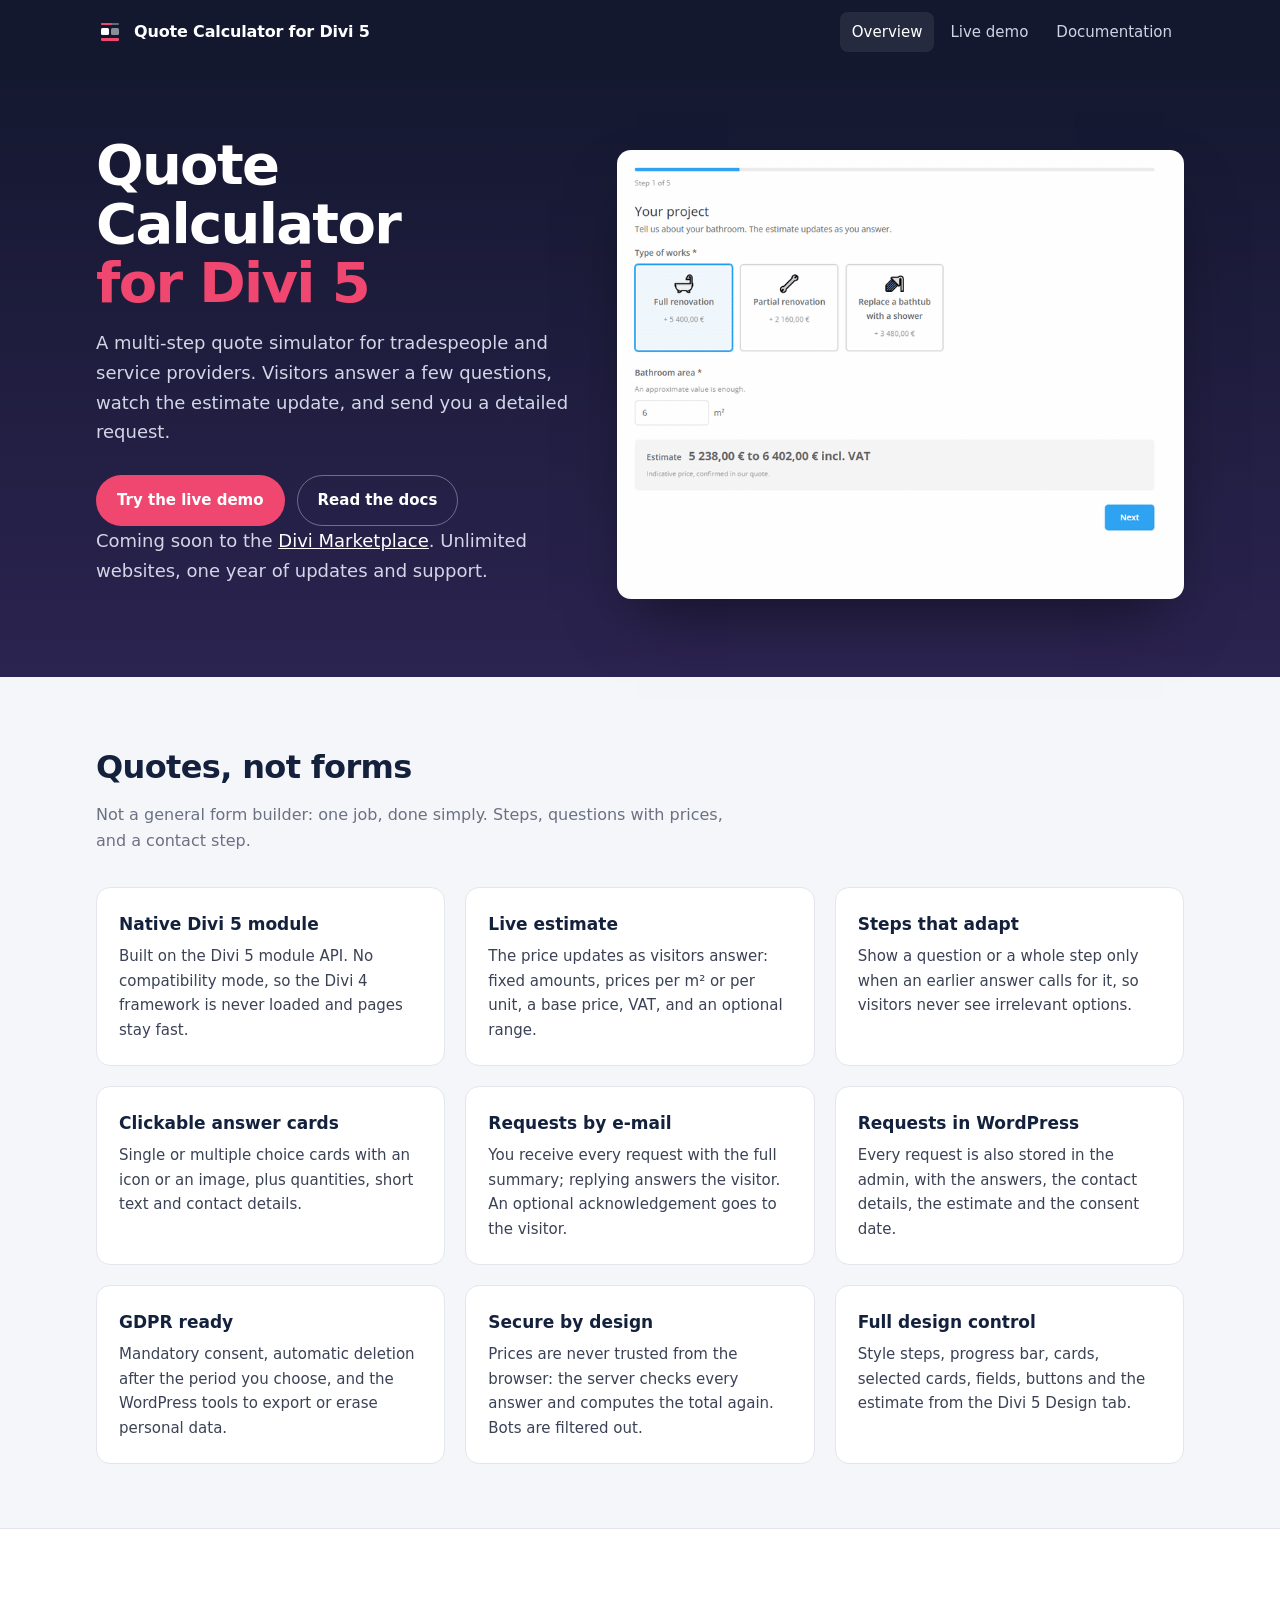
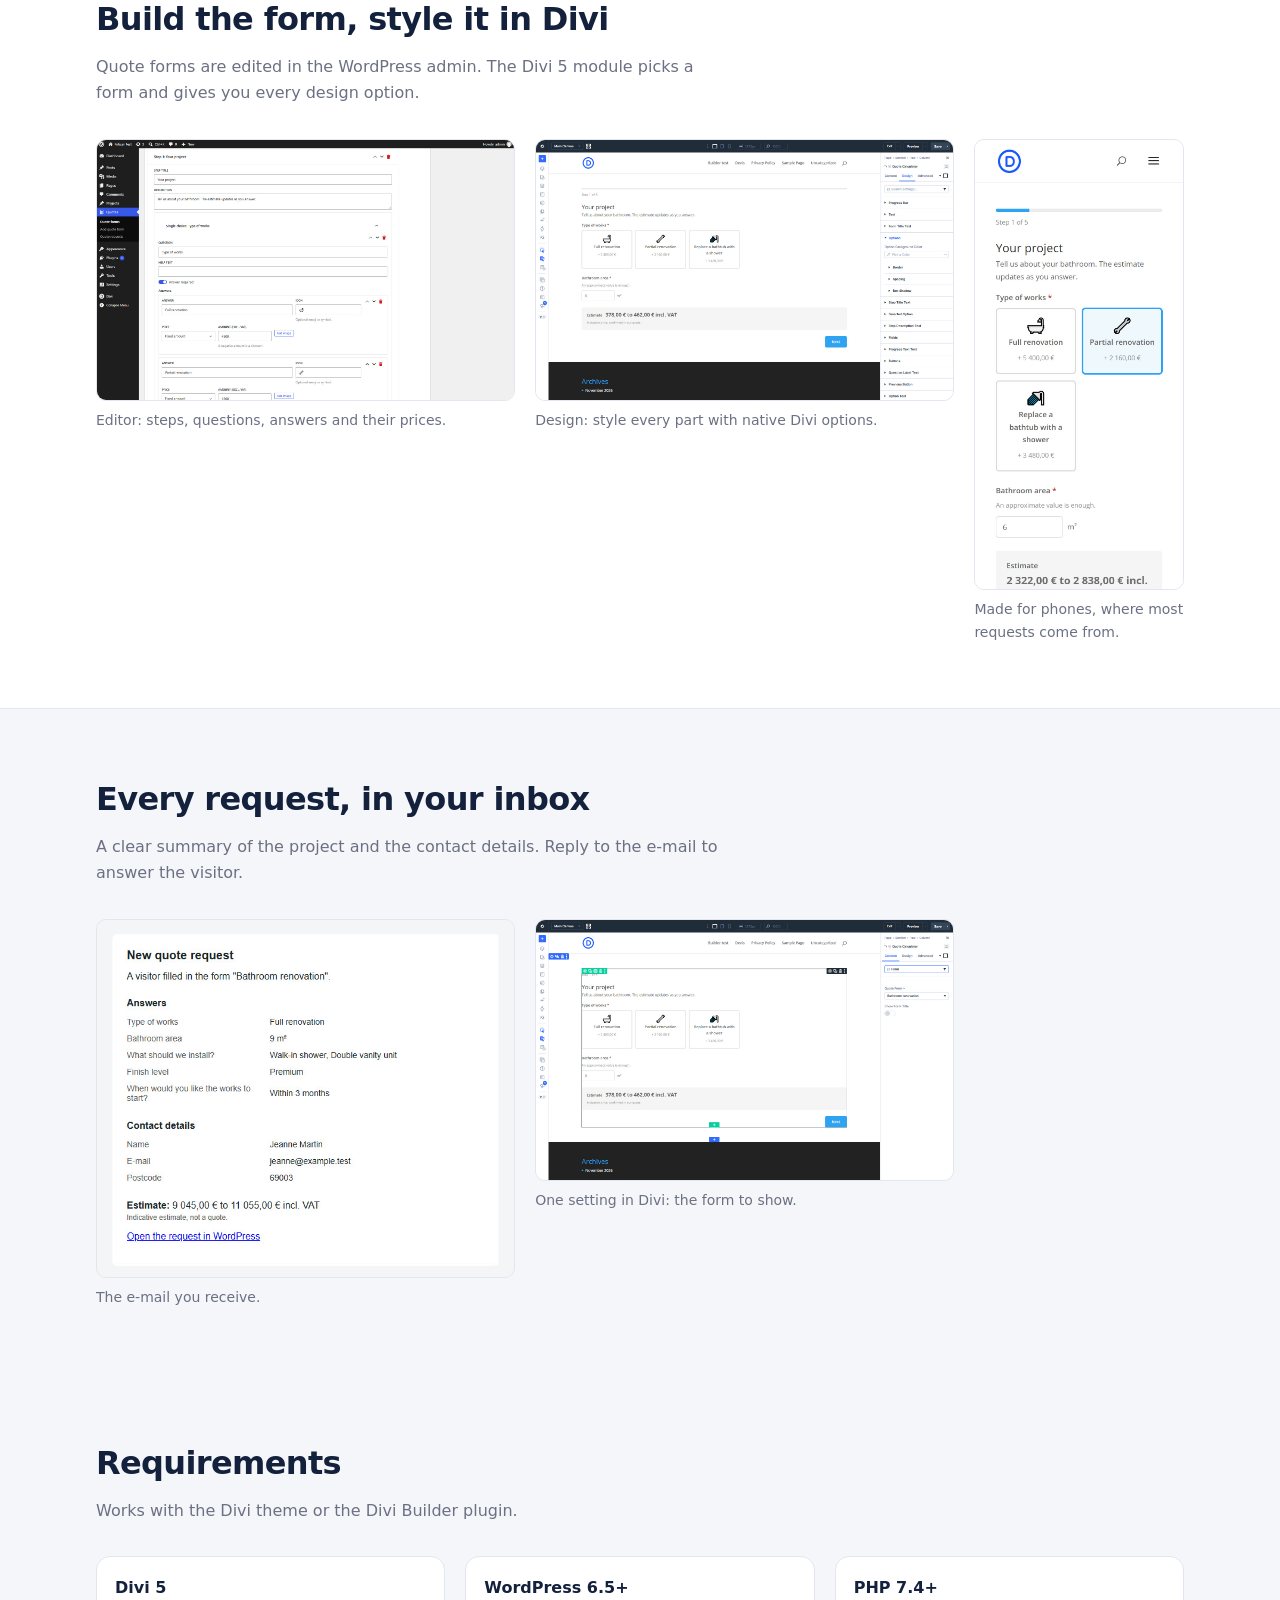
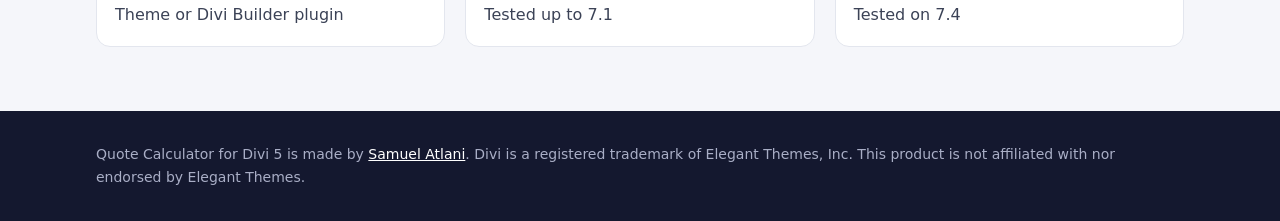
==== quote-calculator/index.html @ b368ed10 "Add Quote Calculator for Divi 5 product page" ====
<!doctype html>
<html lang="en">
<head>
<meta charset="utf-8">
<meta name="viewport" content="width=device-width, initial-scale=1">
<title>Quote Calculator for Divi 5: multi-step quote and estimate module</title>
<meta name="description" content="A multi-step quote calculator built natively for Divi 5: live price estimate, conditional steps, requests by e-mail and in the admin, GDPR tools.">
<meta property="og:title" content="Quote Calculator for Divi 5: multi-step quote and estimate module">
<meta property="og:description" content="A multi-step quote calculator built natively for Divi 5: live price estimate, conditional steps, requests by e-mail and in the admin, GDPR tools.">
<meta property="og:image" content="https://samepk.fr/quote-calculator/assets/img/og.jpg">
<link rel="icon" href="data:image/svg+xml,%3Csvg xmlns='http://www.w3.org/2000/svg' viewBox='0 0 28 28'%3E%3Crect width='28' height='28' rx='6' fill='%2314182f'/%3E%3Crect x='5' y='5' width='18' height='2' rx='1' fill='%23ffffff' opacity='.35'/%3E%3Crect x='5' y='5' width='11' height='2' rx='1' fill='%23ef476f'/%3E%3Crect x='5' y='10' width='8' height='7' rx='1.5' fill='%23fff'/%3E%3Crect x='15' y='10' width='8' height='7' rx='1.5' fill='%23fff' opacity='.5'/%3E%3Crect x='5' y='20' width='18' height='3' rx='1' fill='%23ef476f'/%3E%3C/svg%3E">
<link rel="stylesheet" href="assets/site.css">

</head>
<body>
<header class="top"><div class="wrap"><a class="brand" href="./"><img src="data:image/svg+xml,%3Csvg xmlns='http://www.w3.org/2000/svg' viewBox='0 0 28 28'%3E%3Crect width='28' height='28' rx='6' fill='%2314182f'/%3E%3Crect x='5' y='5' width='18' height='2' rx='1' fill='%23ffffff' opacity='.35'/%3E%3Crect x='5' y='5' width='11' height='2' rx='1' fill='%23ef476f'/%3E%3Crect x='5' y='10' width='8' height='7' rx='1.5' fill='%23fff'/%3E%3Crect x='15' y='10' width='8' height='7' rx='1.5' fill='%23fff' opacity='.5'/%3E%3Crect x='5' y='20' width='18' height='3' rx='1' fill='%23ef476f'/%3E%3C/svg%3E" alt="">Quote Calculator for Divi 5</a><nav aria-label="Main"><a href="./" aria-current="page">Overview</a><a href="demo/">Live demo</a><a href="docs/">Documentation</a></nav></div></header>

<section class="hero"><div class="wrap">
  <div>
    <h1>Quote Calculator<br><span>for Divi 5</span></h1>
    <p>A multi-step quote simulator for tradespeople and service providers. Visitors answer a few questions, watch the estimate update, and send you a detailed request.</p>
    <div class="ctas"><a class="btn btn-primary" href="demo/">Try the live demo</a><a class="btn btn-ghost" href="docs/">Read the docs</a></div>
    <p class="note">Coming soon to the <a href="https://www.elegantthemes.com/marketplace/" style="color:#fff">Divi Marketplace</a>. Unlimited websites, one year of updates and support.</p>
  </div>
  <figure><img src="assets/img/demo.gif" width="800" height="633" alt="A bathroom renovation quote: the visitor picks the type of works and the area, adds equipment and a finish level, enters contact details and sends the request. The estimate updates at each step."></figure>
</div></section>
<section class="block"><div class="wrap">
  <h2>Quotes, not forms</h2>
  <p class="lead">Not a general form builder: one job, done simply. Steps, questions with prices, and a contact step.</p>
  <div class="features"><div class="feature"><h3>Native Divi 5 module</h3><p>Built on the Divi 5 module API. No compatibility mode, so the Divi 4 framework is never loaded and pages stay fast.</p></div><div class="feature"><h3>Live estimate</h3><p>The price updates as visitors answer: fixed amounts, prices per m² or per unit, a base price, VAT, and an optional range.</p></div><div class="feature"><h3>Steps that adapt</h3><p>Show a question or a whole step only when an earlier answer calls for it, so visitors never see irrelevant options.</p></div><div class="feature"><h3>Clickable answer cards</h3><p>Single or multiple choice cards with an icon or an image, plus quantities, short text and contact details.</p></div><div class="feature"><h3>Requests by e-mail</h3><p>You receive every request with the full summary; replying answers the visitor. An optional acknowledgement goes to the visitor.</p></div><div class="feature"><h3>Requests in WordPress</h3><p>Every request is also stored in the admin, with the answers, the contact details, the estimate and the consent date.</p></div><div class="feature"><h3>GDPR ready</h3><p>Mandatory consent, automatic deletion after the period you choose, and the WordPress tools to export or erase personal data.</p></div><div class="feature"><h3>Secure by design</h3><p>Prices are never trusted from the browser: the server checks every answer and computes the total again. Bots are filtered out.</p></div><div class="feature"><h3>Full design control</h3><p>Style steps, progress bar, cards, selected cards, fields, buttons and the estimate from the Divi 5 Design tab.</p></div></div>
</div></section>
<section class="block" style="background:#fff;border-top:1px solid var(--line);border-bottom:1px solid var(--line)"><div class="wrap">
  <h2>Build the form, style it in Divi</h2>
  <p class="lead">Quote forms are edited in the WordPress admin. The Divi 5 module picks a form and gives you every design option.</p>
  <div class="shots">
    <figure><img src="assets/img/editor.jpg" width="1600" height="1000" alt="The quote form editor in the WordPress admin, with a question and its priced answers open." loading="lazy"><figcaption>Editor: steps, questions, answers and their prices.</figcaption></figure>
    <figure><img src="assets/img/builder-design.jpg" width="1600" height="1000" alt="Divi 5 builder with the Quote Calculator design options open." loading="lazy"><figcaption>Design: style every part with native Divi options.</figcaption></figure>
    <figure><img src="assets/img/mobile.jpg" width="780" height="1688" alt="The quote calculator on a phone." loading="lazy"><figcaption>Made for phones, where most requests come from.</figcaption></figure>
  </div>
</div></section>
<section class="block"><div class="wrap">
  <h2>Every request, in your inbox</h2>
  <p class="lead">A clear summary of the project and the contact details. Reply to the e-mail to answer the visitor.</p>
  <div class="shots"><figure><img src="assets/img/email.jpg" width="700" height="600" alt="E-mail received for a new quote request, listing the answers, the contact details and the estimate." loading="lazy"><figcaption>The e-mail you receive.</figcaption></figure>
  <figure><img src="assets/img/builder-content.jpg" width="1600" height="1000" alt="Divi 5 builder with the Quote Calculator content settings: the form to show." loading="lazy"><figcaption>One setting in Divi: the form to show.</figcaption></figure></div>
</div></section>
<section class="block"><div class="wrap">
  <h2>Requirements</h2>
  <p class="lead">Works with the Divi theme or the Divi Builder plugin.</p>
  <div class="req"><div><b>Divi 5</b>Theme or Divi Builder plugin</div><div><b>WordPress 6.5+</b>Tested up to 7.1</div><div><b>PHP 7.4+</b>Tested on 7.4</div></div>
</div></section>

<footer><div class="wrap">Quote Calculator for Divi 5 is made by <a href="https://samepk.fr">Samuel Atlani</a>. Divi is a registered trademark of Elegant Themes, Inc. This product is not affiliated with nor endorsed by Elegant Themes.</div></footer>
</body>
</html>
---- quote-calculator/assets/site.css ----
:root{--ink:#14213d;--text:#3b4256;--muted:#6b7183;--line:#e3e6ee;--bg:#f5f6fa;--card:#fff;--navy:#14182f;--accent:#ef476f;--accent-ink:#c92a52;--radius:14px;--max:1120px}
*{box-sizing:border-box}
html{scroll-behavior:smooth}
body{margin:0;font:16px/1.65 Inter,system-ui,-apple-system,"Segoe UI",Roboto,sans-serif;color:var(--text);background:var(--bg)}
a{color:var(--accent-ink)}
img{max-width:100%;height:auto;display:block}
.wrap{max-width:var(--max);margin:0 auto;padding:0 16px}
.top{background:var(--navy);color:#fff;position:sticky;top:0;z-index:20}
.top .wrap{display:flex;align-items:center;gap:24px;min-height:64px;flex-wrap:wrap}
.brand{display:flex;align-items:center;gap:10px;color:#fff;text-decoration:none;font-weight:700;letter-spacing:-.01em}
.brand img{width:28px;height:28px}
.top nav{margin-left:auto;display:flex;gap:4px;flex-wrap:wrap}
.top nav a{color:#cfd3e4;text-decoration:none;padding:8px 12px;border-radius:8px;font-weight:500;font-size:15px}
.top nav a:hover,.top nav a[aria-current]{color:#fff;background:rgba(255,255,255,.08)}
.btn{display:inline-flex;align-items:center;gap:8px;padding:12px 20px;border-radius:999px;font-weight:600;text-decoration:none;border:1px solid transparent;font-size:15px}
.btn-primary{background:var(--accent);color:#fff}
.btn-primary:hover{background:var(--accent-ink)}
.btn-ghost{border-color:rgba(255,255,255,.35);color:#fff}
.btn-ghost:hover{background:rgba(255,255,255,.08)}
.btn-line{border-color:var(--line);color:var(--ink);background:#fff}
.hero{background:linear-gradient(180deg,var(--navy),#2b2350);color:#fff;padding:72px 0 64px}
.hero .wrap{display:grid;grid-template-columns:1fr 1.2fr;gap:48px;align-items:center}
.hero h1{font-size:clamp(36px,5vw,56px);line-height:1.05;letter-spacing:-.03em;margin:0 0 16px}
.hero h1 span{color:var(--accent)}
.hero p{color:#d3d6e6;font-size:18px;margin:0 0 28px;max-width:480px}
.hero .ctas{display:flex;gap:12px;flex-wrap:wrap}
.hero figure{margin:0;border-radius:var(--radius);overflow:hidden;box-shadow:0 30px 60px -20px rgba(0,0,0,.5)}
.note{font-size:13px;color:#a9aec6;margin-top:16px}
section.block{padding:64px 0}
section.block h2{font-size:32px;letter-spacing:-.02em;color:var(--ink);margin:0 0 8px}
.lead{color:var(--muted);margin:0 0 32px;max-width:640px}
.features{display:grid;grid-template-columns:repeat(3,minmax(0,1fr));gap:20px}
.feature{background:var(--card);border:1px solid var(--line);border-radius:var(--radius);padding:22px}
.feature h3{margin:0 0 6px;color:var(--ink);font-size:17px}
.feature p{margin:0;font-size:15px}
.shots{display:grid;grid-template-columns:2fr 2fr 1fr;gap:20px;align-items:start}
.shots figure{margin:0}
.shots img{border-radius:10px;border:1px solid var(--line)}
.shots figcaption{font-size:14px;color:var(--muted);margin-top:8px}
.req{display:grid;grid-template-columns:repeat(3,minmax(0,1fr));gap:20px}
.req div{background:var(--card);border:1px solid var(--line);border-radius:var(--radius);padding:18px}
.req b{display:block;color:var(--ink)}
footer{background:var(--navy);color:#a9aec6;font-size:14px;padding:32px 0}
footer a{color:#fff}
/* docs */
.docs{display:grid;grid-template-columns:240px minmax(0,1fr);gap:48px;padding:40px 16px 80px}
.toc{position:sticky;top:88px;align-self:start;font-size:14px}
.toc a{display:block;color:var(--text);text-decoration:none;padding:5px 10px;border-left:2px solid var(--line)}
.toc a:hover{color:var(--accent-ink);border-color:var(--accent)}
.toc .sub{padding-left:22px;font-size:13px}
article.doc{background:var(--card);border:1px solid var(--line);border-radius:var(--radius);padding:40px}
article.doc h1{color:var(--ink);font-size:36px;letter-spacing:-.02em;margin:0 0 8px}
article.doc h2{color:var(--ink);font-size:24px;margin:48px 0 12px;padding-top:8px;scroll-margin-top:80px}
article.doc h3{color:var(--ink);font-size:18px;margin:28px 0 8px;scroll-margin-top:80px}
article.doc table{width:100%;border-collapse:collapse;font-size:14.5px;margin:12px 0 20px;display:block;overflow-x:auto}
article.doc th,article.doc td{text-align:left;vertical-align:top;padding:10px 12px;border-bottom:1px solid var(--line)}
article.doc th{color:var(--ink);background:var(--bg);font-weight:600}
article.doc td:first-child{font-weight:600;color:var(--ink);white-space:nowrap}
code{font:13.5px/1.5 ui-monospace,SFMono-Regular,Menlo,Consolas,monospace;background:#f0f1f6;padding:2px 6px;border-radius:5px;color:#2b2d42}
pre{background:#14182f;color:#e8eaf3;padding:16px 18px;border-radius:10px;overflow:auto}
pre code{background:none;color:inherit;padding:0}
.callout{background:#fff4f6;border:1px solid #f8c6d3;border-radius:10px;padding:14px 16px;margin:16px 0}
ol.steps li{margin-bottom:8px}
/* demo */
.demo-head{padding:40px 0 8px}
.demo-head h1{color:var(--ink);margin:0 0 6px;font-size:32px;letter-spacing:-.02em}
.switches{display:flex;flex-wrap:wrap;gap:16px 28px;background:#fff;border:1px solid var(--line);border-radius:var(--radius);padding:14px 18px;margin:20px 0 32px;font-size:14px}
.switches div{display:flex;align-items:center;gap:6px;flex-wrap:wrap}
.switches b{color:var(--ink);margin-right:4px}
.switches a{padding:5px 12px;border-radius:999px;border:1px solid var(--line);color:var(--text);text-decoration:none;background:#fff}
.switches a[aria-current]{background:var(--ink);border-color:var(--ink);color:#fff}
.demo-grid{padding-bottom:80px}
@media (max-width:900px){.hero .wrap,.docs{grid-template-columns:1fr}.toc{position:static}.features,.req{grid-template-columns:1fr 1fr}.shots{grid-template-columns:1fr}article.doc{padding:24px}}
@media (max-width:600px){.features,.req{grid-template-columns:1fr}.hero{padding:48px 0}.top nav{margin-left:0}}
@media (max-width:900px){.docs{grid-template-columns:minmax(0,1fr)}.toc a{overflow-wrap:anywhere}}
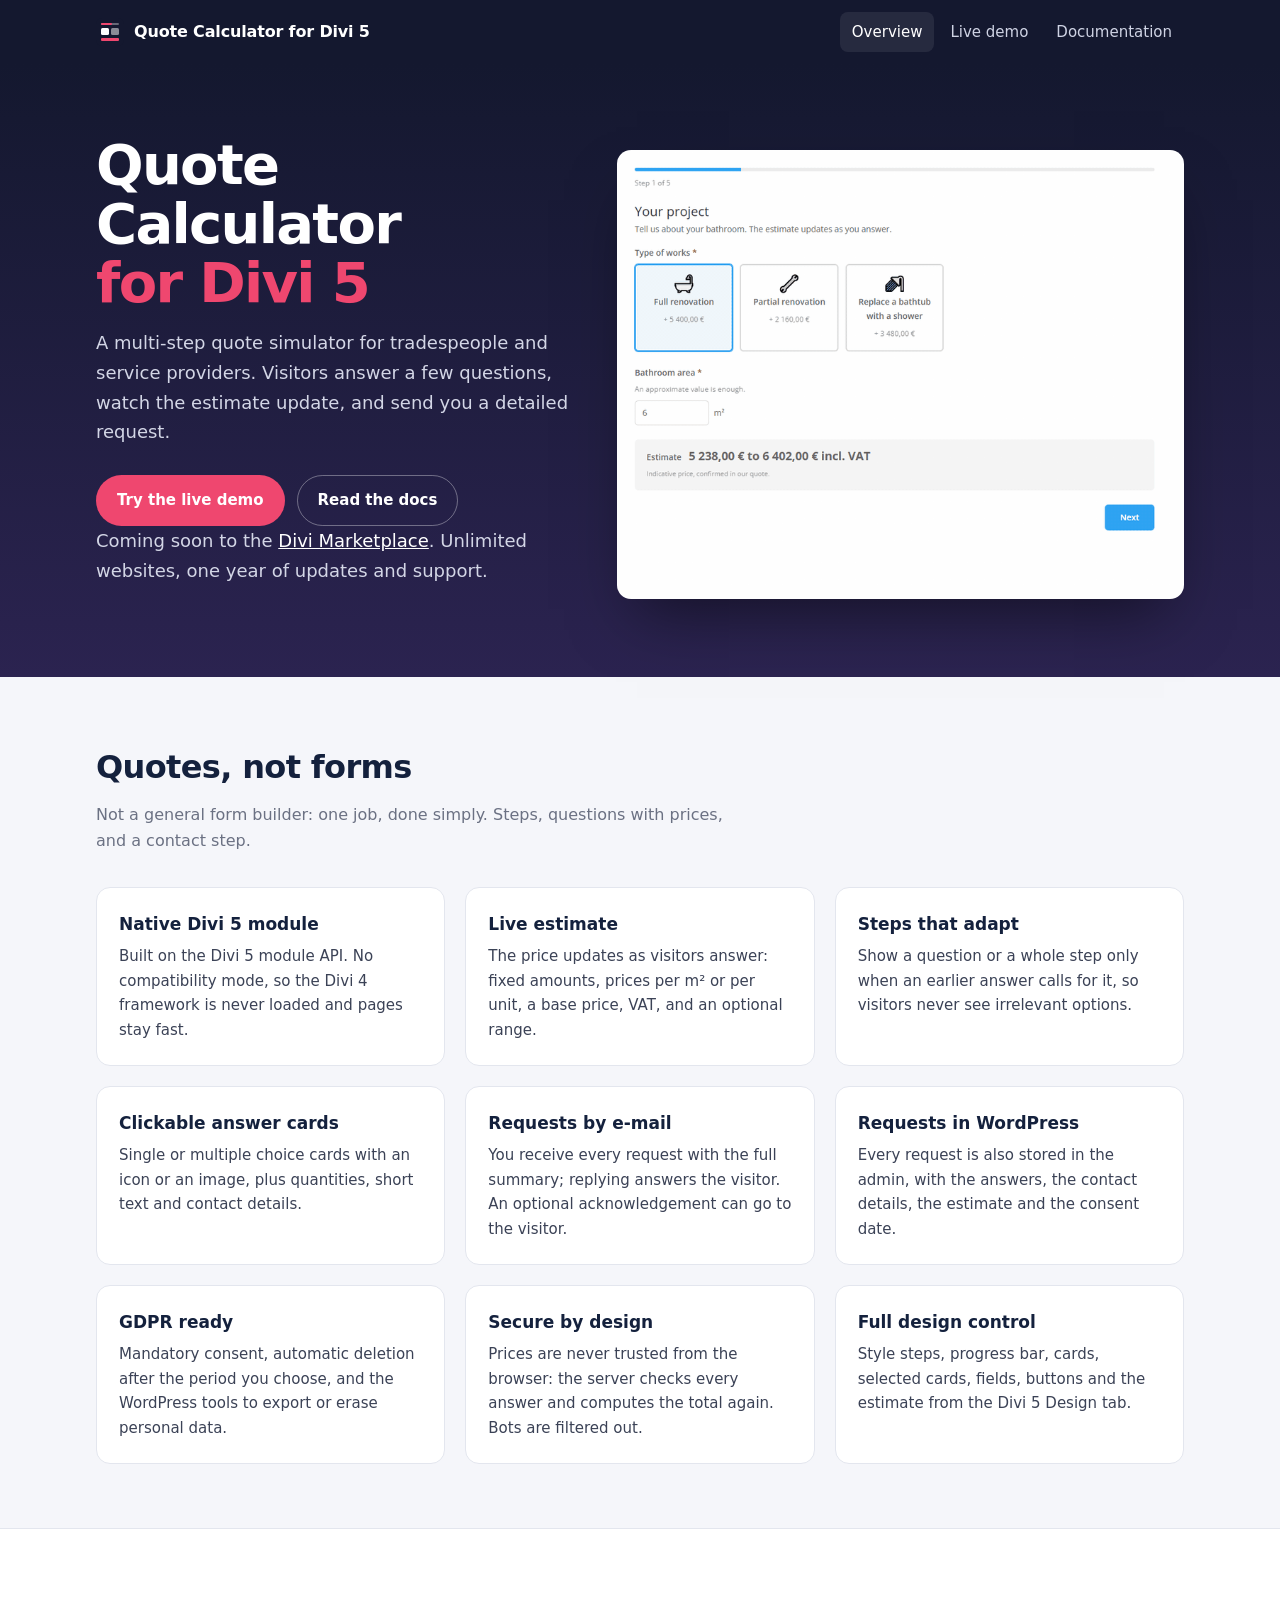
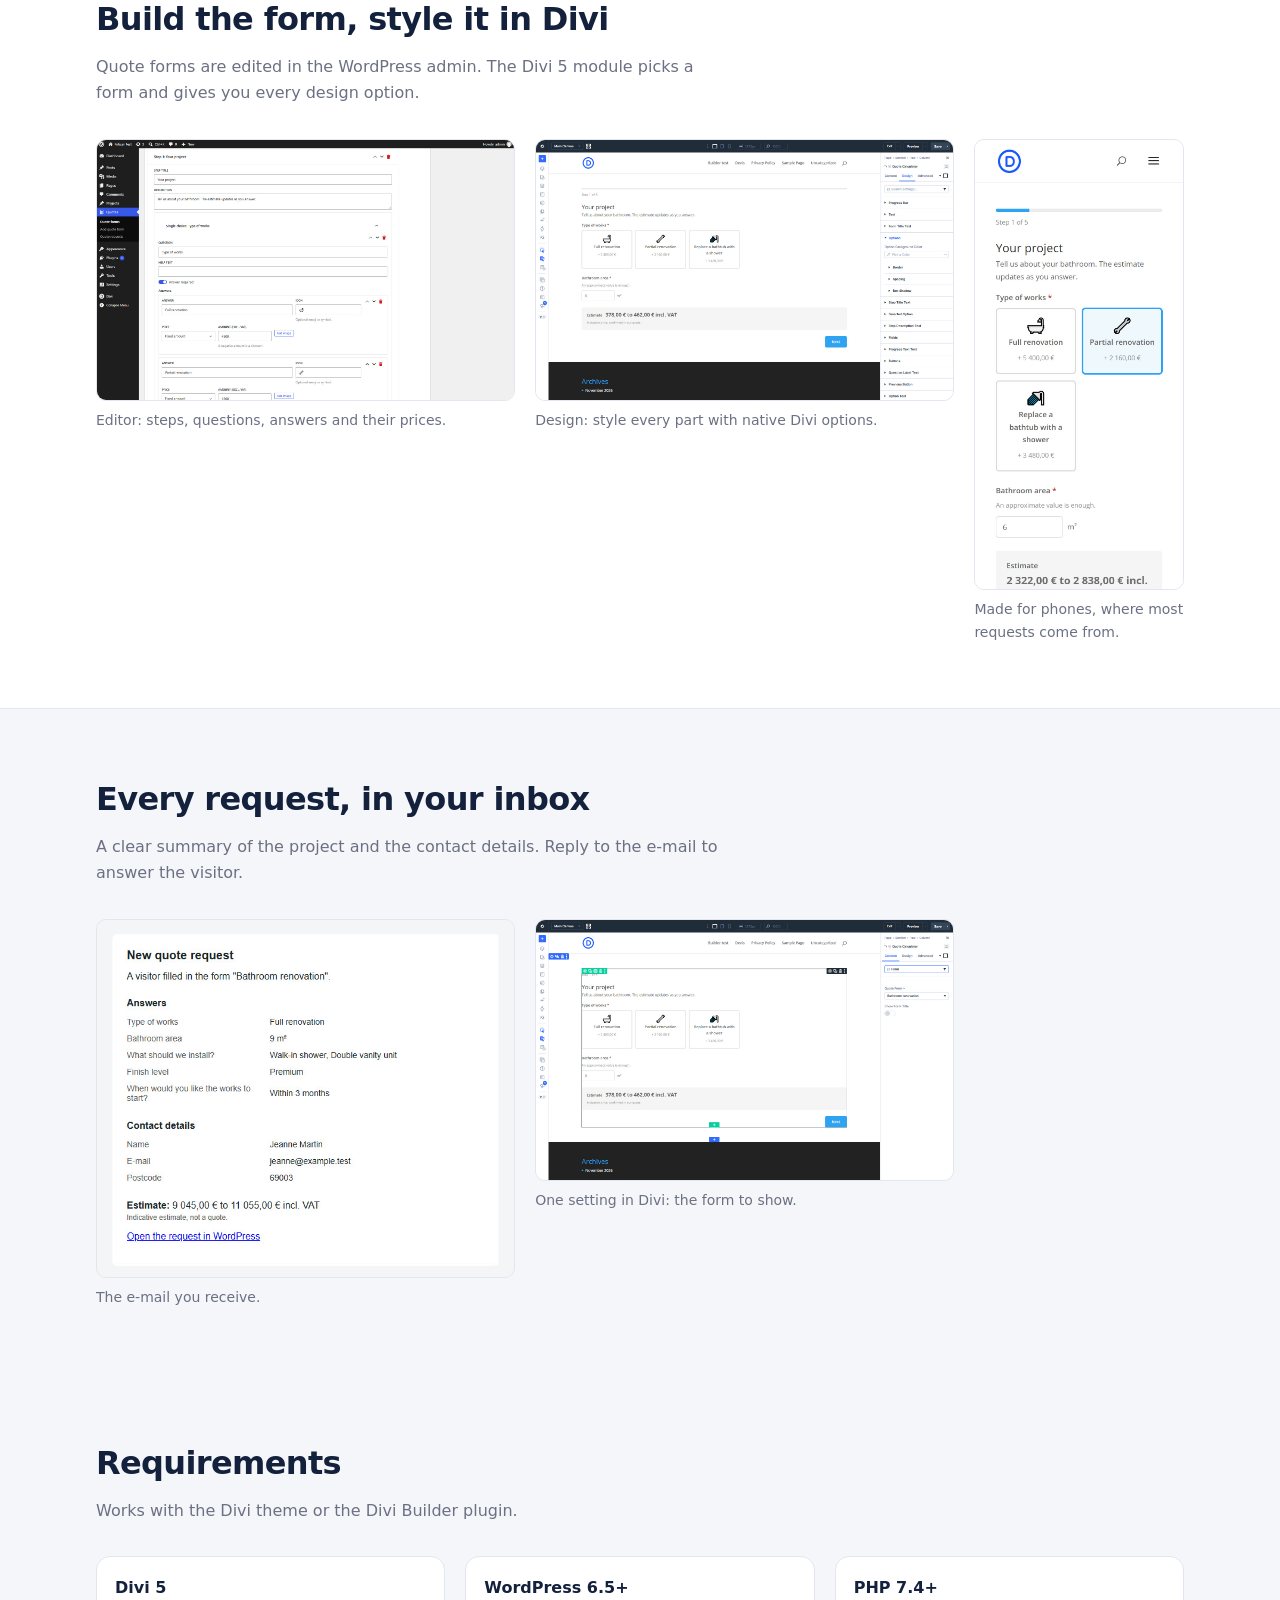
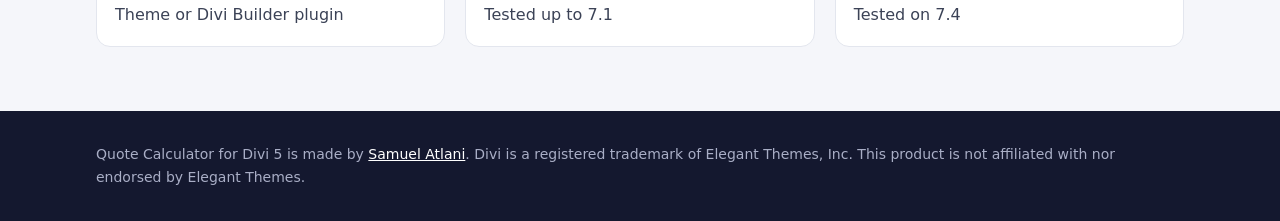
==== commit e1a84199: "Quote Calculator 1.0.1: document the safer acknowledgement e-mail" ====
--- a/quote-calculator/index.html
+++ b/quote-calculator/index.html
@@ -27,7 +27,7 @@
 <section class="block"><div class="wrap">
   <h2>Quotes, not forms</h2>
   <p class="lead">Not a general form builder: one job, done simply. Steps, questions with prices, and a contact step.</p>
-  <div class="features"><div class="feature"><h3>Native Divi 5 module</h3><p>Built on the Divi 5 module API. No compatibility mode, so the Divi 4 framework is never loaded and pages stay fast.</p></div><div class="feature"><h3>Live estimate</h3><p>The price updates as visitors answer: fixed amounts, prices per m² or per unit, a base price, VAT, and an optional range.</p></div><div class="feature"><h3>Steps that adapt</h3><p>Show a question or a whole step only when an earlier answer calls for it, so visitors never see irrelevant options.</p></div><div class="feature"><h3>Clickable answer cards</h3><p>Single or multiple choice cards with an icon or an image, plus quantities, short text and contact details.</p></div><div class="feature"><h3>Requests by e-mail</h3><p>You receive every request with the full summary; replying answers the visitor. An optional acknowledgement goes to the visitor.</p></div><div class="feature"><h3>Requests in WordPress</h3><p>Every request is also stored in the admin, with the answers, the contact details, the estimate and the consent date.</p></div><div class="feature"><h3>GDPR ready</h3><p>Mandatory consent, automatic deletion after the period you choose, and the WordPress tools to export or erase personal data.</p></div><div class="feature"><h3>Secure by design</h3><p>Prices are never trusted from the browser: the server checks every answer and computes the total again. Bots are filtered out.</p></div><div class="feature"><h3>Full design control</h3><p>Style steps, progress bar, cards, selected cards, fields, buttons and the estimate from the Divi 5 Design tab.</p></div></div>
+  <div class="features"><div class="feature"><h3>Native Divi 5 module</h3><p>Built on the Divi 5 module API. No compatibility mode, so the Divi 4 framework is never loaded and pages stay fast.</p></div><div class="feature"><h3>Live estimate</h3><p>The price updates as visitors answer: fixed amounts, prices per m² or per unit, a base price, VAT, and an optional range.</p></div><div class="feature"><h3>Steps that adapt</h3><p>Show a question or a whole step only when an earlier answer calls for it, so visitors never see irrelevant options.</p></div><div class="feature"><h3>Clickable answer cards</h3><p>Single or multiple choice cards with an icon or an image, plus quantities, short text and contact details.</p></div><div class="feature"><h3>Requests by e-mail</h3><p>You receive every request with the full summary; replying answers the visitor. An optional acknowledgement can go to the visitor.</p></div><div class="feature"><h3>Requests in WordPress</h3><p>Every request is also stored in the admin, with the answers, the contact details, the estimate and the consent date.</p></div><div class="feature"><h3>GDPR ready</h3><p>Mandatory consent, automatic deletion after the period you choose, and the WordPress tools to export or erase personal data.</p></div><div class="feature"><h3>Secure by design</h3><p>Prices are never trusted from the browser: the server checks every answer and computes the total again. Bots are filtered out.</p></div><div class="feature"><h3>Full design control</h3><p>Style steps, progress bar, cards, selected cards, fields, buttons and the estimate from the Divi 5 Design tab.</p></div></div>
 </div></section>
 <section class="block" style="background:#fff;border-top:1px solid var(--line);border-bottom:1px solid var(--line)"><div class="wrap">
   <h2>Build the form, style it in Divi</h2>
